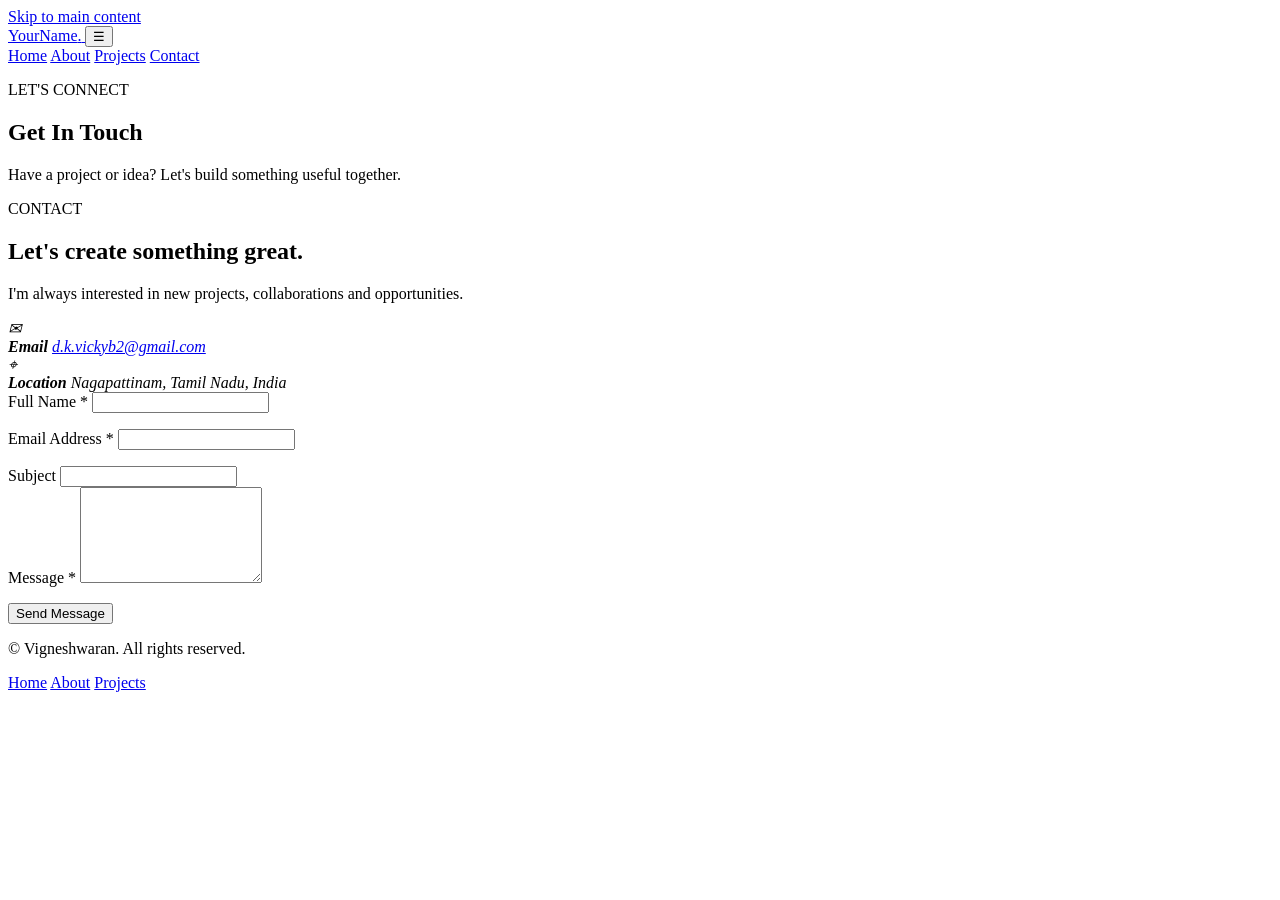
==== contact.html @ 4ec587be "Add files via upload" ====
<!DOCTYPE html>
<html lang="en">
<head>

    <meta charset="UTF-8">
    <meta name="viewport" content="width=device-width, initial-scale=1.0">

    <meta name="description"
          content="Contact Vigneshwaran for web development, AI and technology projects.">

    <meta name="author" content="Vigneshwaran">
    <meta name="robots" content="index, follow">

    <title>Contact | Vigneshwaran</title>

    <link rel="stylesheet" href="css/style.css">

</head>

<body>

<a class="skip-link" href="#main-content">
    Skip to main content
</a>

<header class="site-header">

    <div class="container nav-container">

        <a class="logo" href="index.html">
            YourName<span>.</span>
        </a>

        <button
            class="menu-toggle"
            type="button"
            aria-label="Open navigation menu"
            aria-expanded="false"
            aria-controls="primary-navigation">
            ☰
        </button>

        <nav id="primary-navigation"
             class="navigation"
             aria-label="Primary navigation">

            <a href="index.html">Home</a>
            <a href="about.html">About</a>
            <a href="projects.html">Projects</a>
            <a class="active" href="contact.html">Contact</a>

        </nav>

    </div>

</header>

<main id="main-content">

    <section class="page-hero" aria-labelledby="page-title">

        <div class="container">

            <p class="eyebrow">LET'S CONNECT</p>

            <h1 id="page-title">
                Get In Touch
            </h1>

            <p>
                Have a project or idea? Let's build something
                useful together.
            </p>

        </div>

    </section>


    <section class="section">

        <div class="container contact-grid">

            <div class="contact-info">

                <p class="eyebrow">CONTACT</p>

                <h2>
                    Let's create something great.
                </h2>

                <p>
                    I'm always interested in new projects,
                    collaborations and opportunities.
                </p>

                <address>

                    <div class="contact-item">

                        <span aria-hidden="true">✉</span>

                        <div>
                            <strong>Email</strong>
                            <a href="mailto:d.k.vickyb2@gmail.com">
                                d.k.vickyb2@gmail.com
                            </a>
                        </div>

                    </div>

                    <div class="contact-item">

                        <span aria-hidden="true">⌖</span>

                        <div>
                            <strong>Location</strong>
                            <span>Nagapattinam, Tamil Nadu, India</span>
                        </div>

                    </div>

                </address>

            </div>


            <div class="form-container">

                <form id="contact-form"
                      action="#"
                      method="post"
                      novalidate>

                    <div class="form-group">

                        <label for="name">
                            Full Name
                            <span aria-hidden="true">*</span>
                        </label>

                        <input
                            type="text"
                            id="name"
                            name="name"
                            autocomplete="name"
                            required
                            aria-required="true"
                            aria-describedby="name-error">

                        <p id="name-error"
                           class="form-error"
                           role="alert"></p>

                    </div>


                    <div class="form-group">

                        <label for="email">
                            Email Address
                            <span aria-hidden="true">*</span>
                        </label>

                        <input
                            type="email"
                            id="email"
                            name="email"
                            autocomplete="email"
                            required
                            aria-required="true"
                            aria-describedby="email-error">

                        <p id="email-error"
                           class="form-error"
                           role="alert"></p>

                    </div>


                    <div class="form-group">

                        <label for="subject">
                            Subject
                        </label>

                        <input
                            type="text"
                            id="subject"
                            name="subject"
                            autocomplete="off">

                    </div>


                    <div class="form-group">

                        <label for="message">
                            Message
                            <span aria-hidden="true">*</span>
                        </label>

                        <textarea
                            id="message"
                            name="message"
                            rows="6"
                            required
                            aria-required="true"
                            aria-describedby="message-error"></textarea>

                        <p id="message-error"
                           class="form-error"
                           role="alert"></p>

                    </div>


                    <button class="btn btn-primary"
                            type="submit">

                        Send Message

                    </button>


                    <p id="form-status"
                       class="form-status"
                       role="status"
                       aria-live="polite">
                    </p>

                </form>

            </div>

        </div>

    </section>

</main>

<footer class="site-footer">

    <div class="container footer-content">

        <p>
            © <span id="year"></span> Vigneshwaran. All rights reserved.
        </p>

        <nav aria-label="Footer navigation">
            <a href="index.html">Home</a>
            <a href="about.html">About</a>
            <a href="projects.html">Projects</a>
        </nav>

    </div>

</footer>

<script src="js/script.js"></script>

</body>
</html>
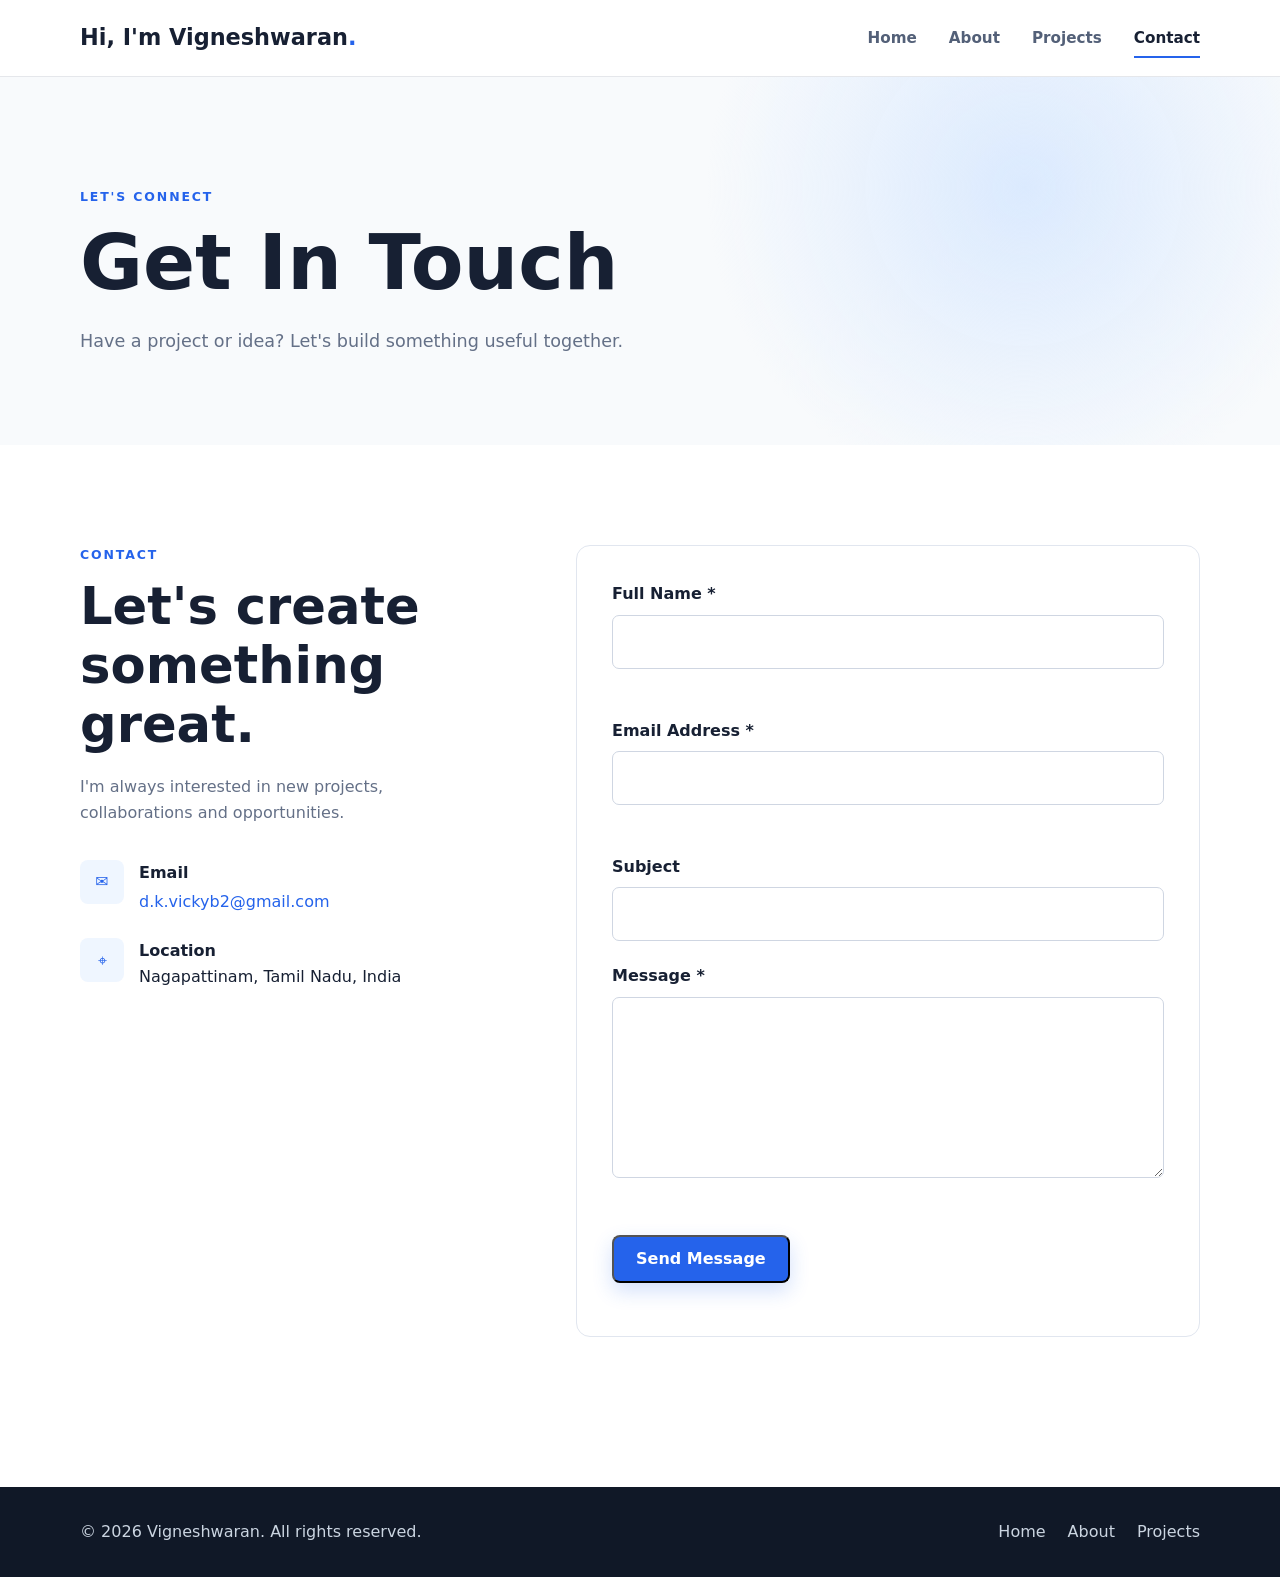
==== commit 921189d4: "Revise contact page header and formatting Updated the contact page with new header text and ensured " ====
--- a/contact.html
+++ b/contact.html
@@ -28,7 +28,7 @@
     <div class="container nav-container">
 
         <a class="logo" href="index.html">
-            YourName<span>.</span>
+            Hi, I'm Vigneshwaran<span>.</span>
         </a>
 
         <button
@@ -260,4 +260,4 @@
 <script src="js/script.js"></script>
 
 </body>
-</html>+</html>
--- a/css/style.css
+++ b/css/style.css
@@ -0,0 +1,887 @@
+/* ================================
+   RESET
+================================ */
+
+* {
+    margin: 0;
+    padding: 0;
+    box-sizing: border-box;
+}
+
+html {
+    scroll-behavior: smooth;
+}
+
+body {
+    font-family: Inter, system-ui, -apple-system, BlinkMacSystemFont,
+        "Segoe UI", sans-serif;
+
+    line-height: 1.6;
+    color: #172033;
+    background: #ffffff;
+}
+
+img {
+    max-width: 100%;
+    display: block;
+}
+
+a {
+    color: inherit;
+    text-decoration: none;
+}
+
+button,
+input,
+textarea {
+    font: inherit;
+}
+
+
+/* ================================
+   ACCESSIBILITY
+================================ */
+
+.skip-link {
+    position: fixed;
+    top: -100px;
+    left: 20px;
+    z-index: 9999;
+
+    padding: 12px 18px;
+
+    background: #172033;
+    color: #ffffff;
+
+    border-radius: 6px;
+}
+
+.skip-link:focus {
+    top: 20px;
+}
+
+:focus-visible {
+    outline: 3px solid #2563eb;
+    outline-offset: 4px;
+}
+
+.visually-hidden {
+    position: absolute;
+    width: 1px;
+    height: 1px;
+    padding: 0;
+    margin: -1px;
+    overflow: hidden;
+    clip: rect(0, 0, 0, 0);
+    white-space: nowrap;
+    border: 0;
+}
+
+
+/* ================================
+   GLOBAL
+================================ */
+
+.container {
+    width: min(1120px, calc(100% - 40px));
+    margin-inline: auto;
+}
+
+.section {
+    padding: 100px 0;
+}
+
+.section-alt {
+    background: #f6f8fc;
+}
+
+.eyebrow {
+    margin-bottom: 12px;
+
+    font-size: 0.78rem;
+    font-weight: 800;
+    letter-spacing: 0.15em;
+
+    color: #2563eb;
+}
+
+h1,
+h2,
+h3 {
+    line-height: 1.15;
+}
+
+h1 {
+    font-size: clamp(2.7rem, 6vw, 5.2rem);
+}
+
+h2 {
+    font-size: clamp(2rem, 4vw, 3.2rem);
+}
+
+h3 {
+    font-size: 1.35rem;
+}
+
+
+/* ================================
+   HEADER
+================================ */
+
+.site-header {
+    position: sticky;
+    top: 0;
+    z-index: 1000;
+
+    background: rgba(255, 255, 255, 0.96);
+    border-bottom: 1px solid #e5e7eb;
+}
+
+.nav-container {
+    min-height: 76px;
+
+    display: flex;
+    align-items: center;
+    justify-content: space-between;
+}
+
+.logo {
+    font-size: 1.4rem;
+    font-weight: 900;
+}
+
+.logo span {
+    color: #2563eb;
+}
+
+.navigation {
+    display: flex;
+    align-items: center;
+    gap: 32px;
+}
+
+.navigation a {
+    position: relative;
+
+    font-size: 0.95rem;
+    font-weight: 600;
+
+    color: #536078;
+}
+
+.navigation a::after {
+    content: "";
+
+    position: absolute;
+    left: 0;
+    bottom: -8px;
+
+    width: 0;
+    height: 2px;
+
+    background: #2563eb;
+
+    transition: width 0.25s ease;
+}
+
+.navigation a:hover::after,
+.navigation a.active::after {
+    width: 100%;
+}
+
+.navigation a.active {
+    color: #172033;
+}
+
+.menu-toggle {
+    display: none;
+
+    border: 0;
+    background: transparent;
+
+    font-size: 1.7rem;
+    cursor: pointer;
+}
+
+
+/* ================================
+   HERO
+================================ */
+
+.hero {
+    min-height: calc(100vh - 76px);
+
+    display: flex;
+    align-items: center;
+
+    background:
+        radial-gradient(circle at 80% 20%, #dbeafe 0, transparent 28%),
+        #ffffff;
+}
+
+.hero-content {
+    display: grid;
+    grid-template-columns: 1.15fr 0.85fr;
+    gap: 80px;
+    align-items: center;
+}
+
+.hero h1 span {
+    display: block;
+    color: #2563eb;
+}
+
+.hero-description {
+    max-width: 620px;
+    margin: 28px 0;
+
+    font-size: 1.1rem;
+    color: #5d687d;
+}
+
+.hero-buttons {
+    display: flex;
+    gap: 14px;
+    flex-wrap: wrap;
+}
+
+
+/* ================================
+   BUTTONS
+================================ */
+
+.btn {
+    display: inline-flex;
+    align-items: center;
+    justify-content: center;
+
+    min-height: 48px;
+    padding: 0 22px;
+
+    border-radius: 8px;
+
+    font-weight: 700;
+
+    transition:
+        transform 0.2s ease,
+        box-shadow 0.2s ease;
+}
+
+.btn:hover {
+    transform: translateY(-2px);
+}
+
+.btn-primary {
+    color: #ffffff;
+    background: #2563eb;
+    box-shadow: 0 8px 20px rgba(37, 99, 235, 0.2);
+}
+
+.btn-secondary {
+    color: #172033;
+    background: #ffffff;
+    border: 1px solid #d9deea;
+}
+
+
+/* ================================
+   CODE CARD
+================================ */
+
+.code-window {
+    overflow: hidden;
+
+    border: 1px solid #dbe1ec;
+    border-radius: 14px;
+
+    background: #101827;
+
+    box-shadow: 0 25px 60px rgba(23, 32, 51, 0.15);
+}
+
+.window-bar {
+    display: flex;
+    gap: 7px;
+
+    padding: 14px;
+
+    background: #182235;
+}
+
+.window-bar span {
+    width: 10px;
+    height: 10px;
+
+    border-radius: 50%;
+    background: #738096;
+}
+
+.code-window pre {
+    padding: 28px;
+
+    overflow-x: auto;
+
+    color: #dce6f7;
+
+    font-size: 0.9rem;
+}
+
+
+/* ================================
+   STATS
+================================ */
+
+.stats {
+    border-top: 1px solid #e5e7eb;
+    border-bottom: 1px solid #e5e7eb;
+}
+
+.stats-grid {
+    display: grid;
+    grid-template-columns: repeat(3, 1fr);
+}
+
+.stat {
+    padding: 32px;
+    text-align: center;
+
+    border-right: 1px solid #e5e7eb;
+}
+
+.stat:last-child {
+    border-right: 0;
+}
+
+.stat strong {
+    display: block;
+
+    font-size: 2rem;
+}
+
+.stat span {
+    color: #6b7280;
+}
+
+
+/* ================================
+   SECTION HEADING
+================================ */
+
+.section-heading {
+    max-width: 680px;
+    margin-bottom: 55px;
+}
+
+.section-heading p:last-child {
+    margin-top: 18px;
+    color: #647087;
+}
+
+
+/* ================================
+   SERVICES
+================================ */
+
+.services-grid {
+    display: grid;
+    grid-template-columns: repeat(3, 1fr);
+    gap: 24px;
+}
+
+.service-card {
+    padding: 32px;
+
+    border: 1px solid #e1e6ef;
+    border-radius: 12px;
+
+    background: #ffffff;
+
+    transition:
+        transform 0.25s ease,
+        box-shadow 0.25s ease;
+}
+
+.service-card:hover {
+    transform: translateY(-5px);
+    box-shadow: 0 18px 40px rgba(23, 32, 51, 0.08);
+}
+
+.service-icon {
+    display: inline-flex;
+
+    width: 50px;
+    height: 50px;
+
+    align-items: center;
+    justify-content: center;
+
+    margin-bottom: 24px;
+
+    border-radius: 10px;
+
+    background: #eff6ff;
+    color: #2563eb;
+
+    font-weight: 800;
+}
+
+.service-card p {
+    margin-top: 12px;
+    color: #667085;
+}
+
+
+/* ================================
+   PAGE HERO
+================================ */
+
+.page-hero {
+    padding: 110px 0 90px;
+
+    background:
+        radial-gradient(circle at 80% 30%, #dbeafe 0, transparent 30%),
+        #f8fafc;
+}
+
+.page-hero p:last-child {
+    max-width: 650px;
+    margin-top: 20px;
+
+    color: #647087;
+    font-size: 1.1rem;
+}
+
+
+/* ================================
+   ABOUT
+================================ */
+
+.about-grid {
+    display: grid;
+    grid-template-columns: 0.8fr 1.2fr;
+    gap: 80px;
+    align-items: center;
+}
+
+.profile-placeholder {
+    aspect-ratio: 1;
+    max-width: 360px;
+
+    display: grid;
+    place-items: center;
+
+    border-radius: 24px;
+
+    background:
+        linear-gradient(135deg, #dbeafe, #eff6ff);
+
+    font-size: 6rem;
+    font-weight: 900;
+    color: #2563eb;
+}
+
+.about-content h2 {
+    margin-bottom: 25px;
+}
+
+.about-content p {
+    margin-bottom: 18px;
+    color: #647087;
+}
+
+
+/* ================================
+   SKILLS
+================================ */
+
+.skills-grid {
+    display: grid;
+    grid-template-columns: repeat(2, 1fr);
+    gap: 30px 50px;
+}
+
+.skill > div:first-child {
+    display: flex;
+    justify-content: space-between;
+
+    margin-bottom: 8px;
+
+    font-weight: 700;
+}
+
+.skill-bar {
+    height: 8px;
+
+    overflow: hidden;
+
+    border-radius: 20px;
+
+    background: #e6eaf0;
+}
+
+.skill-bar span {
+    display: block;
+    height: 100%;
+
+    border-radius: inherit;
+
+    background: #2563eb;
+}
+
+
+/* ================================
+   PROJECTS
+================================ */
+
+.projects-grid {
+    display: grid;
+    grid-template-columns: repeat(3, 1fr);
+    gap: 26px;
+}
+
+.project-card {
+    overflow: hidden;
+
+    border: 1px solid #e1e6ef;
+    border-radius: 14px;
+
+    background: #ffffff;
+
+    transition:
+        transform 0.25s ease,
+        box-shadow 0.25s ease;
+}
+
+.project-card:hover {
+    transform: translateY(-6px);
+    box-shadow: 0 20px 45px rgba(23, 32, 51, 0.1);
+}
+
+.project-image {
+    min-height: 220px;
+
+    display: grid;
+    place-items: center;
+
+    font-size: 3rem;
+    font-weight: 900;
+
+    color: #ffffff;
+}
+
+.project-one {
+    background: #1d4ed8;
+}
+
+.project-two {
+    background: #172033;
+}
+
+.project-three {
+    background: #475569;
+}
+
+.project-content {
+    padding: 28px;
+}
+
+.project-category {
+    font-size: 0.72rem;
+    font-weight: 800;
+    letter-spacing: 0.1em;
+
+    color: #2563eb;
+}
+
+.project-content h3 {
+    margin: 12px 0;
+}
+
+.project-content p {
+    color: #667085;
+}
+
+.tag-list {
+    display: flex;
+    gap: 7px;
+    flex-wrap: wrap;
+
+    margin: 20px 0;
+
+    list-style: none;
+}
+
+.tag-list li {
+    padding: 5px 9px;
+
+    border-radius: 5px;
+
+    background: #f0f4f9;
+
+    font-size: 0.75rem;
+    font-weight: 600;
+}
+
+.project-link {
+    color: #2563eb;
+    font-weight: 700;
+}
+
+
+/* ================================
+   CONTACT
+================================ */
+
+.contact-grid {
+    display: grid;
+    grid-template-columns: 0.8fr 1.2fr;
+    gap: 80px;
+}
+
+.contact-info h2 {
+    margin-bottom: 20px;
+}
+
+.contact-info > p:not(.eyebrow) {
+    margin-bottom: 35px;
+    color: #647087;
+}
+
+address {
+    font-style: normal;
+}
+
+.contact-item {
+    display: flex;
+    gap: 15px;
+    margin-bottom: 24px;
+}
+
+.contact-item > span {
+    width: 44px;
+    height: 44px;
+
+    display: grid;
+    place-items: center;
+
+    border-radius: 8px;
+
+    background: #eff6ff;
+    color: #2563eb;
+}
+
+.contact-item strong,
+.contact-item a,
+.contact-item div > span {
+    display: block;
+}
+
+.contact-item a {
+    margin-top: 3px;
+    color: #2563eb;
+}
+
+
+/* ================================
+   FORM
+================================ */
+
+.form-container {
+    padding: 35px;
+
+    border: 1px solid #e1e6ef;
+    border-radius: 14px;
+
+    background: #ffffff;
+}
+
+.form-group {
+    margin-bottom: 22px;
+}
+
+.form-group label {
+    display: block;
+
+    margin-bottom: 8px;
+
+    font-weight: 700;
+}
+
+.form-group input,
+.form-group textarea {
+    width: 100%;
+
+    padding: 13px 15px;
+
+    border: 1px solid #cfd6e2;
+    border-radius: 7px;
+
+    color: #172033;
+    background: #ffffff;
+
+    transition:
+        border-color 0.2s ease,
+        box-shadow 0.2s ease;
+}
+
+.form-group textarea {
+    resize: vertical;
+}
+
+.form-group input:focus,
+.form-group textarea:focus {
+    border-color: #2563eb;
+    box-shadow: 0 0 0 3px rgba(37, 99, 235, 0.12);
+    outline: none;
+}
+
+.form-group input[aria-invalid="true"],
+.form-group textarea[aria-invalid="true"] {
+    border-color: #b42318;
+}
+
+.form-error {
+    min-height: 22px;
+    margin-top: 5px;
+
+    color: #b42318;
+    font-size: 0.85rem;
+}
+
+.form-status {
+    margin-top: 18px;
+    font-weight: 700;
+}
+
+
+/* ================================
+   FOOTER
+================================ */
+
+.site-footer {
+    margin-top: 50px;
+
+    background: #101827;
+    color: #cbd5e1;
+}
+
+.footer-content {
+    min-height: 90px;
+
+    display: flex;
+    align-items: center;
+    justify-content: space-between;
+
+    gap: 20px;
+}
+
+.footer-content nav {
+    display: flex;
+    gap: 22px;
+}
+
+.footer-content a:hover {
+    color: #ffffff;
+}
+
+
+/* ================================
+   RESPONSIVE
+================================ */
+
+@media (max-width: 850px) {
+
+    .menu-toggle {
+        display: block;
+    }
+
+    .navigation {
+        position: absolute;
+
+        top: 76px;
+        left: 0;
+        right: 0;
+
+        display: none;
+        flex-direction: column;
+        align-items: stretch;
+
+        padding: 20px;
+
+        background: #ffffff;
+        border-bottom: 1px solid #e5e7eb;
+    }
+
+    .navigation.open {
+        display: flex;
+    }
+
+    .navigation a {
+        padding: 10px;
+    }
+
+    .hero-content,
+    .about-grid,
+    .contact-grid {
+        grid-template-columns: 1fr;
+        gap: 50px;
+    }
+
+    .services-grid,
+    .projects-grid {
+        grid-template-columns: 1fr;
+    }
+
+    .hero {
+        padding: 80px 0;
+    }
+
+    .stats-grid {
+        grid-template-columns: 1fr;
+    }
+
+    .stat {
+        border-right: 0;
+        border-bottom: 1px solid #e5e7eb;
+    }
+
+    .stat:last-child {
+        border-bottom: 0;
+    }
+
+    .skills-grid {
+        grid-template-columns: 1fr;
+    }
+
+    .profile-placeholder {
+        max-width: 280px;
+    }
+
+    .footer-content {
+        padding: 25px 0;
+
+        flex-direction: column;
+        text-align: center;
+    }
+
+}
+
+
+/* ================================
+   REDUCED MOTION
+================================ */
+
+@media (prefers-reduced-motion: reduce) {
+
+    html {
+        scroll-behavior: auto;
+    }
+
+    *,
+    *::before,
+    *::after {
+        transition: none !important;
+        animation: none !important;
+    }
+
+}
